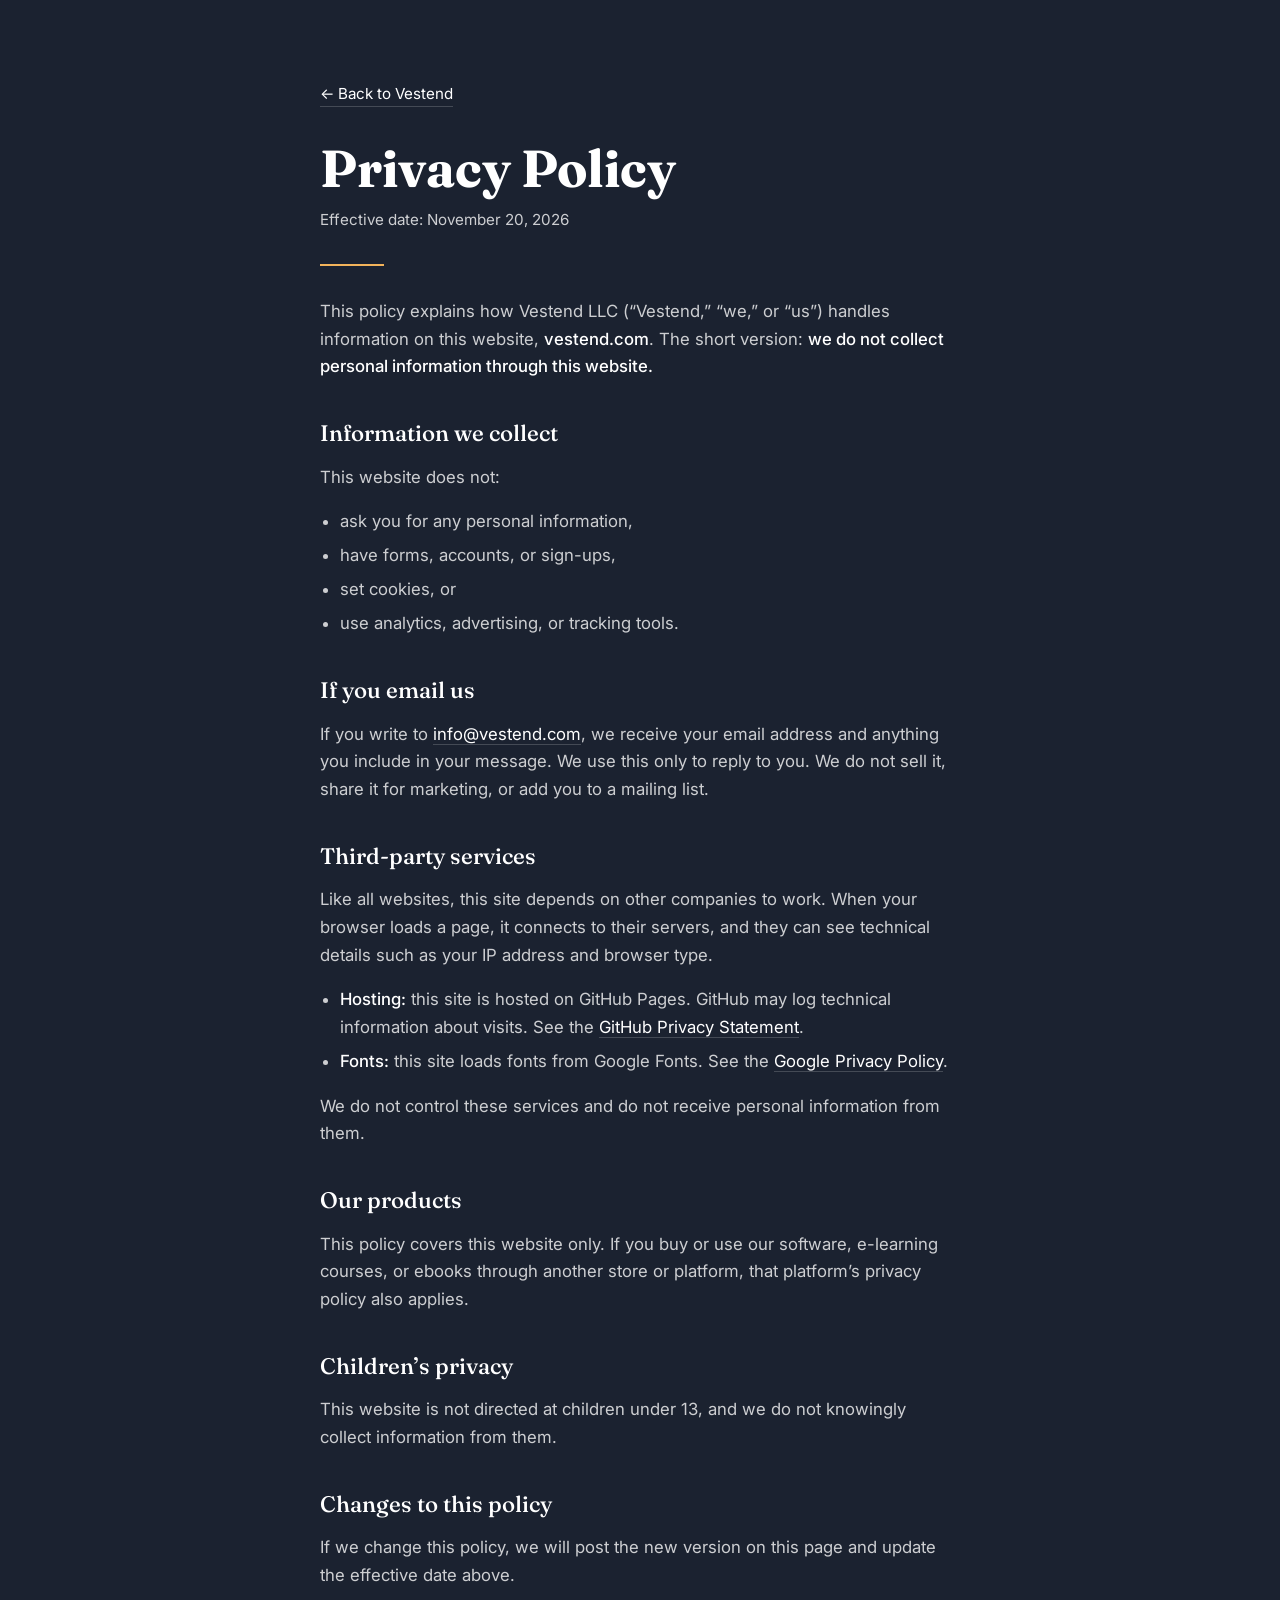
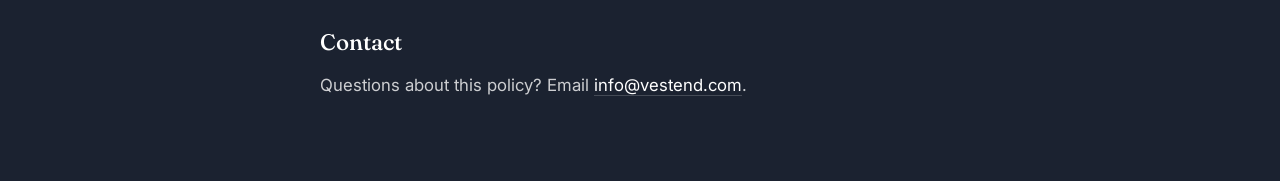
==== privacy.html @ 72d8f9f0 "Fix background image path, add Utah/Nevada location tags, add privacy policy - Point the hero backgr" ====
<!DOCTYPE html>
<html lang="en">
<head>
  <meta charset="utf-8">
  <meta name="viewport" content="width=device-width, initial-scale=1">

  <title>Privacy Policy — Vestend LLC</title>
  <meta name="description" content="Privacy policy for vestend.com, the website of Vestend LLC.">
  <link rel="canonical" href="https://vestend.com/privacy">
  <link rel="icon" href="data:,">

  <link rel="preconnect" href="https://fonts.googleapis.com">
  <link rel="preconnect" href="https://fonts.gstatic.com" crossorigin>
  <link href="https://fonts.googleapis.com/css2?family=Fraunces:opsz,wght@9..144,500;9..144,700&family=Inter:wght@400;500&display=swap" rel="stylesheet">

  <style>
    :root {
      --bg: #1b2230;
      --text: #ffffff;
      --text-muted: rgba(255, 255, 255, 0.78);
      --accent: #f2b35b;
      --border: rgba(255, 255, 255, 0.18);
    }

    *, *::before, *::after { box-sizing: border-box; }

    body {
      margin: 0;
      font-family: "Inter", system-ui, -apple-system, "Segoe UI", Roboto, sans-serif;
      font-size: 1.05rem;
      line-height: 1.65;
      color: var(--text-muted);
      background: var(--bg);
      -webkit-font-smoothing: antialiased;
    }

    .skip-link {
      position: absolute;
      left: 1rem;
      top: -3rem;
      padding: 0.5rem 1rem;
      background: var(--accent);
      color: var(--bg);
      border-radius: 6px;
      font-weight: 500;
      text-decoration: none;
    }
    .skip-link:focus { top: 1rem; }

    main {
      max-width: 42rem;
      margin: 0 auto;
      padding: clamp(2.5rem, 8vw, 5rem) 1rem 4rem;
    }

    .back {
      display: inline-block;
      margin-bottom: 2rem;
      font-size: 0.95rem;
    }

    h1, h2 {
      font-family: "Fraunces", Georgia, serif;
      color: var(--text);
      line-height: 1.15;
    }

    h1 {
      margin: 0;
      font-size: clamp(2.25rem, 7vw, 3.25rem);
      font-weight: 700;
    }

    h2 {
      margin: 2.5rem 0 0.5rem;
      font-size: 1.4rem;
      font-weight: 500;
    }

    .effective {
      margin: 0.5rem 0 0;
      font-size: 0.95rem;
    }

    .divider {
      width: 4rem;
      height: 2px;
      margin: 2rem 0;
      border: 0;
      background: var(--accent);
    }

    ul { padding-left: 1.25rem; }
    li { margin-bottom: 0.4rem; }

    strong { color: var(--text); font-weight: 500; }

    a {
      color: var(--text);
      text-decoration: none;
      border-bottom: 1px solid var(--border);
      transition: border-color 0.2s, color 0.2s;
    }
    a:hover, a:focus-visible {
      color: var(--accent);
      border-color: var(--accent);
    }
  </style>
</head>
<body>
  <a href="#main-content" class="skip-link">Skip to main content</a>

  <main id="main-content">
    <a href="/" class="back">&larr; Back to Vestend</a>

    <h1>Privacy Policy</h1>
    <p class="effective">Effective date: November 20, 2026</p>

    <hr class="divider">

    <p>
      This policy explains how Vestend LLC (&ldquo;Vestend,&rdquo; &ldquo;we,&rdquo; or &ldquo;us&rdquo;)
      handles information on this website, <strong>vestend.com</strong>.
      The short version: <strong>we do not collect personal information through this website.</strong>
    </p>

    <h2>Information we collect</h2>
    <p>This website does not:</p>
    <ul>
      <li>ask you for any personal information,</li>
      <li>have forms, accounts, or sign-ups,</li>
      <li>set cookies, or</li>
      <li>use analytics, advertising, or tracking tools.</li>
    </ul>

    <h2>If you email us</h2>
    <p>
      If you write to <a href="mailto:info@vestend.com">info@vestend.com</a>, we receive your email address
      and anything you include in your message. We use this only to reply to you. We do not sell it,
      share it for marketing, or add you to a mailing list.
    </p>

    <h2>Third-party services</h2>
    <p>
      Like all websites, this site depends on other companies to work. When your browser loads a page,
      it connects to their servers, and they can see technical details such as your IP address and browser type.
    </p>
    <ul>
      <li>
        <strong>Hosting:</strong> this site is hosted on GitHub Pages. GitHub may log technical information
        about visits. See the <a href="https://docs.github.com/en/site-policy/privacy-policies/github-general-privacy-statement">GitHub Privacy Statement</a>.
      </li>
      <li>
        <strong>Fonts:</strong> this site loads fonts from Google Fonts. See the
        <a href="https://policies.google.com/privacy">Google Privacy Policy</a>.
      </li>
    </ul>
    <p>We do not control these services and do not receive personal information from them.</p>

    <h2>Our products</h2>
    <p>
      This policy covers this website only. If you buy or use our software, e-learning courses, or ebooks
      through another store or platform, that platform&rsquo;s privacy policy also applies.
    </p>

    <h2>Children&rsquo;s privacy</h2>
    <p>
      This website is not directed at children under 13, and we do not knowingly collect information from them.
    </p>

    <h2>Changes to this policy</h2>
    <p>
      If we change this policy, we will post the new version on this page and update the effective date above.
    </p>

    <h2>Contact</h2>
    <p>
      Questions about this policy? Email <a href="mailto:info@vestend.com">info@vestend.com</a>.
    </p>
  </main>
</body>
</html>
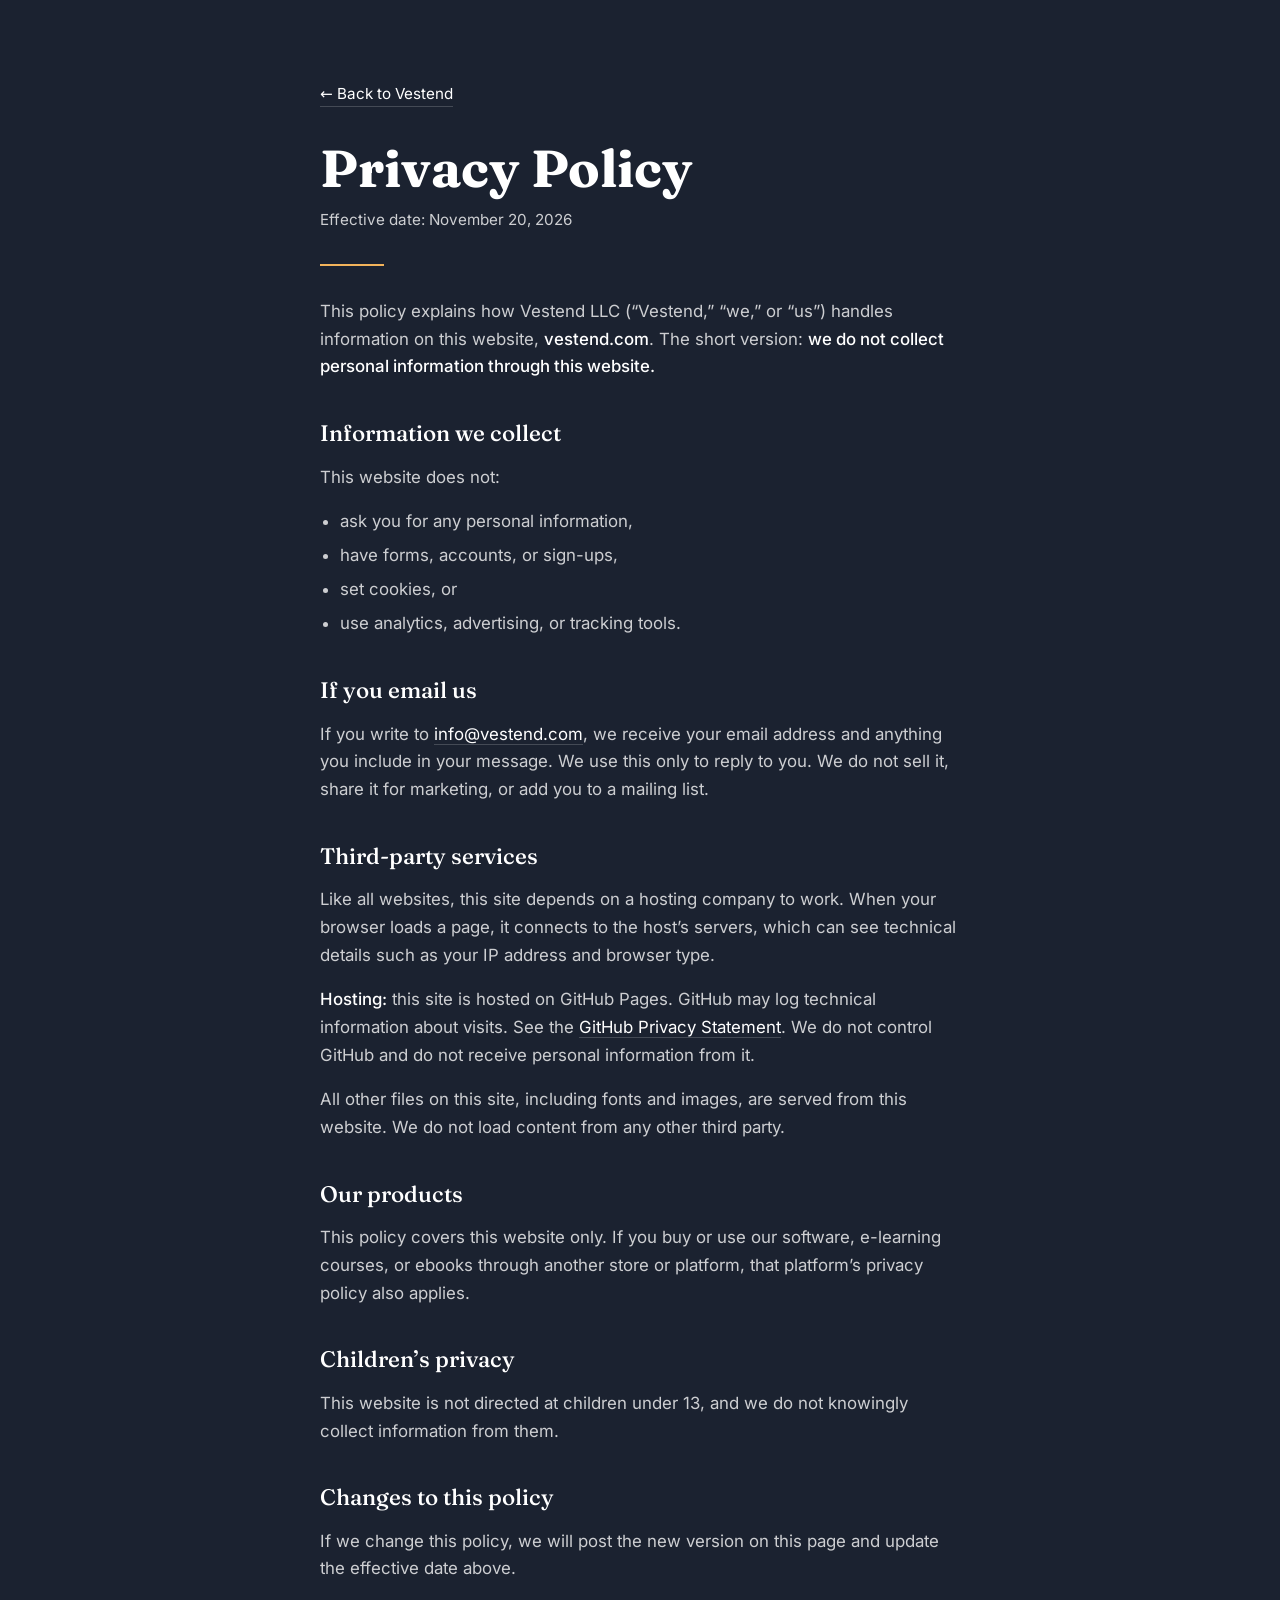
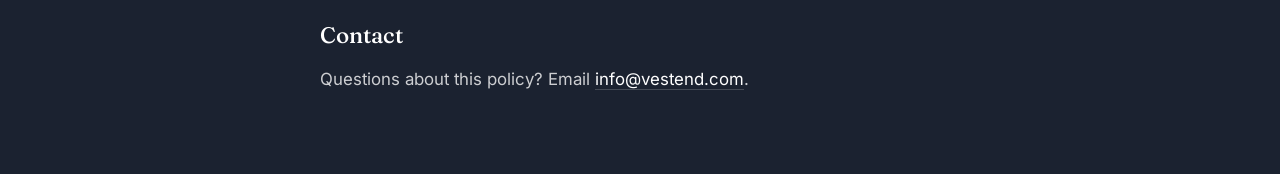
==== commit 0a9de659: "Self-host Inter and Fraunces fonts; drop Google Fonts - Add latin-subset WOFF2 files (Fontsource 5.3" ====
--- a/privacy.html
+++ b/privacy.html
@@ -9,9 +9,9 @@
   <link rel="canonical" href="https://vestend.com/privacy">
   <link rel="icon" href="data:,">
 
-  <link rel="preconnect" href="https://fonts.googleapis.com">
-  <link rel="preconnect" href="https://fonts.gstatic.com" crossorigin>
-  <link href="https://fonts.googleapis.com/css2?family=Fraunces:opsz,wght@9..144,500;9..144,700&family=Inter:wght@400;500&display=swap" rel="stylesheet">
+  <!-- Fonts (self-hosted) -->
+  <link rel="preload" href="/fonts/fraunces-latin-700-normal.woff2" as="font" type="font/woff2" crossorigin>
+  <link rel="stylesheet" href="/fonts/fonts.css">
 
   <style>
     :root {
@@ -142,20 +142,18 @@
 
     <h2>Third-party services</h2>
     <p>
-      Like all websites, this site depends on other companies to work. When your browser loads a page,
-      it connects to their servers, and they can see technical details such as your IP address and browser type.
+      Like all websites, this site depends on a hosting company to work. When your browser loads a page,
+      it connects to the host&rsquo;s servers, which can see technical details such as your IP address and browser type.
     </p>
-    <ul>
-      <li>
-        <strong>Hosting:</strong> this site is hosted on GitHub Pages. GitHub may log technical information
-        about visits. See the <a href="https://docs.github.com/en/site-policy/privacy-policies/github-general-privacy-statement">GitHub Privacy Statement</a>.
-      </li>
-      <li>
-        <strong>Fonts:</strong> this site loads fonts from Google Fonts. See the
-        <a href="https://policies.google.com/privacy">Google Privacy Policy</a>.
-      </li>
-    </ul>
-    <p>We do not control these services and do not receive personal information from them.</p>
+    <p>
+      <strong>Hosting:</strong> this site is hosted on GitHub Pages. GitHub may log technical information
+      about visits. See the <a href="https://docs.github.com/en/site-policy/privacy-policies/github-general-privacy-statement">GitHub Privacy Statement</a>.
+      We do not control GitHub and do not receive personal information from it.
+    </p>
+    <p>
+      All other files on this site, including fonts and images, are served from this website.
+      We do not load content from any other third party.
+    </p>
 
     <h2>Our products</h2>
     <p>
--- a/fonts/fonts.css
+++ b/fonts/fonts.css
@@ -0,0 +1,32 @@
+/* Self-hosted fonts (latin subset), from Fontsource 5.3.0.
+   Inter and Fraunces are licensed under the SIL Open Font License 1.1.
+   See LICENSE-Inter.txt and LICENSE-Fraunces.txt in this folder. */
+
+@font-face {
+  font-family: "Inter";
+  font-style: normal;
+  font-weight: 400;
+  font-display: swap;
+  src: url("/fonts/inter-latin-400-normal.woff2") format("woff2");
+}
+@font-face {
+  font-family: "Inter";
+  font-style: normal;
+  font-weight: 500;
+  font-display: swap;
+  src: url("/fonts/inter-latin-500-normal.woff2") format("woff2");
+}
+@font-face {
+  font-family: "Fraunces";
+  font-style: normal;
+  font-weight: 500;
+  font-display: swap;
+  src: url("/fonts/fraunces-latin-500-normal.woff2") format("woff2");
+}
+@font-face {
+  font-family: "Fraunces";
+  font-style: normal;
+  font-weight: 700;
+  font-display: swap;
+  src: url("/fonts/fraunces-latin-700-normal.woff2") format("woff2");
+}
